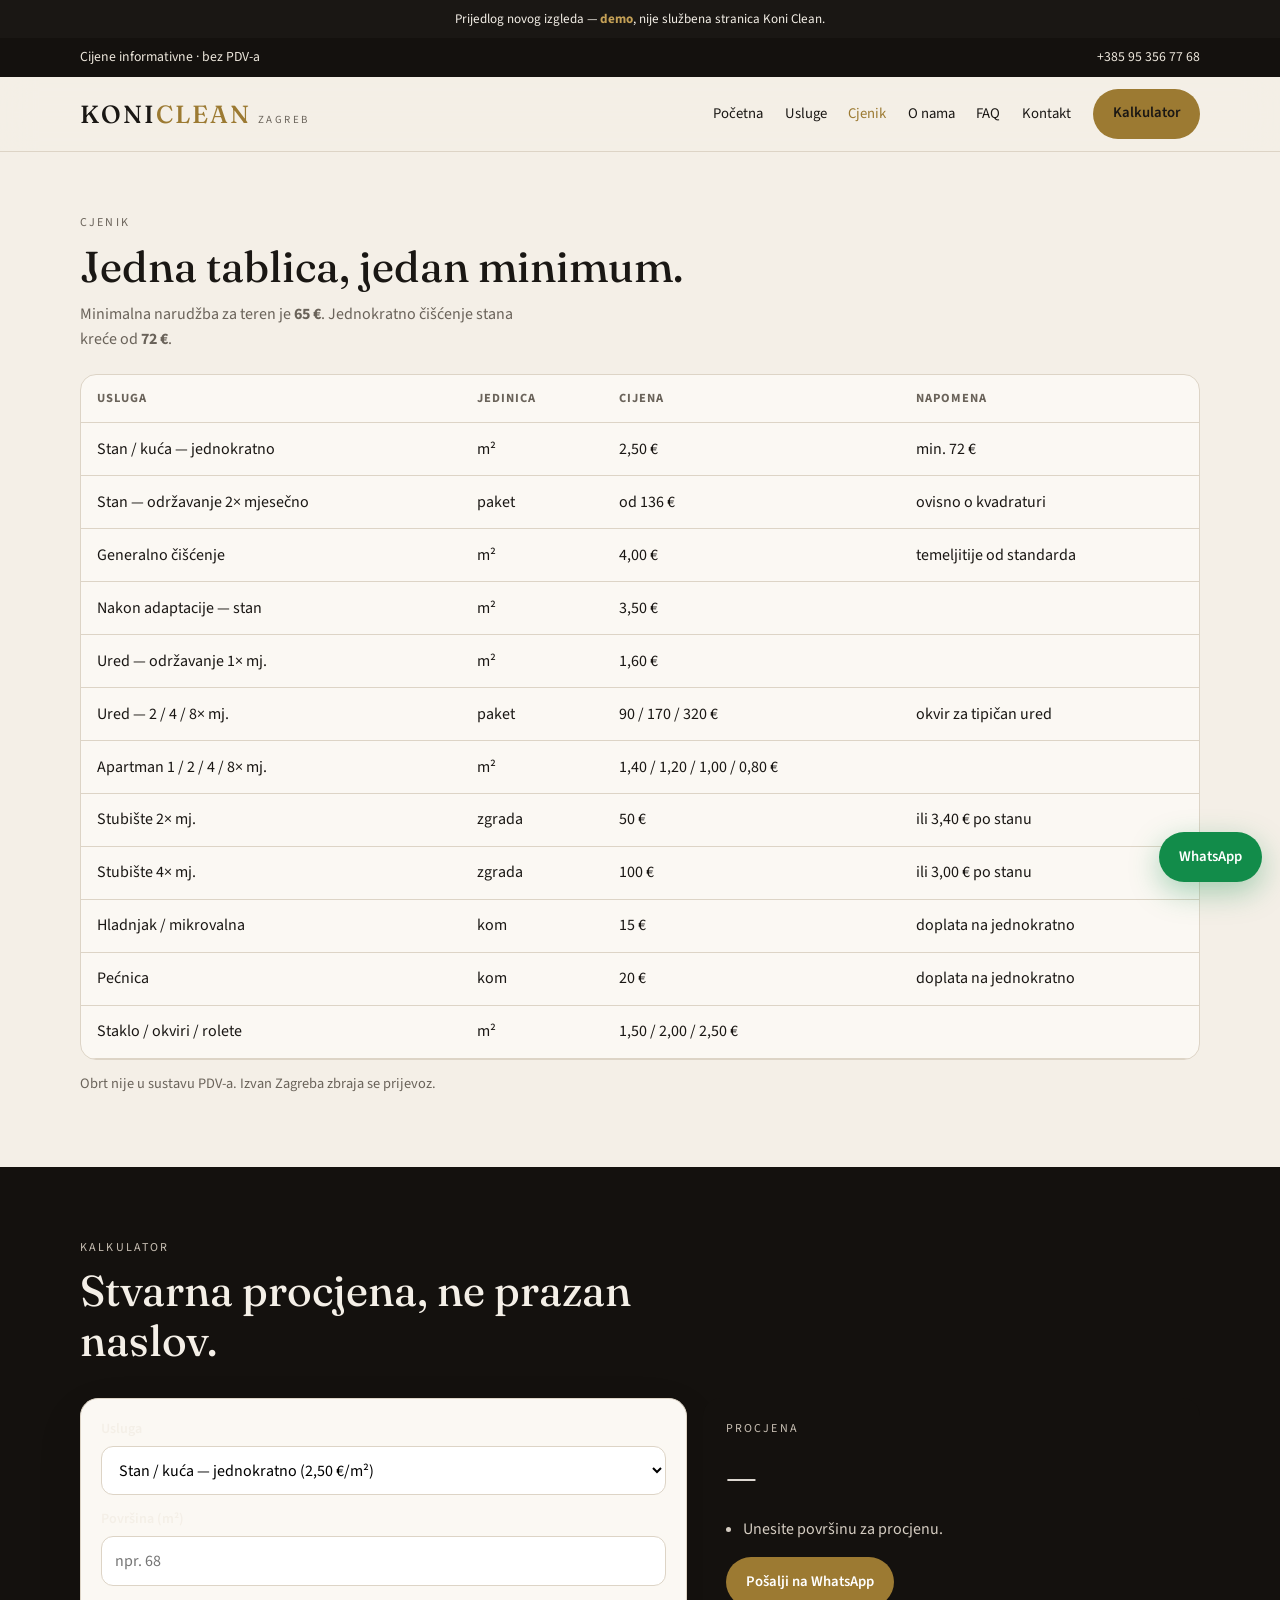
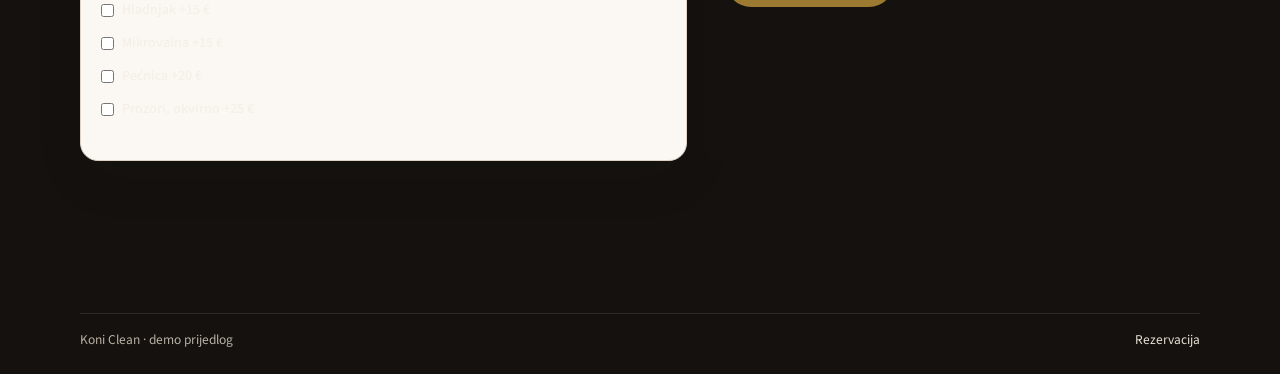
==== cjenik.html @ d0c83271 "Add homepage and pricing page" ====
<!DOCTYPE html>
<html lang="hr">
<head>
  <meta charset="UTF-8" />
  <meta name="viewport" content="width=device-width, initial-scale=1" />
  <title>Cjenik — Koni Clean</title>
  <link rel="preconnect" href="https://fonts.googleapis.com" />
  <link rel="preconnect" href="https://fonts.gstatic.com" crossorigin />
  <link href="https://fonts.googleapis.com/css2?family=Fraunces:opsz,wght@9..144,400;9..144,500&family=Source+Sans+3:wght@400;600;700&display=swap" rel="stylesheet" />
  <link rel="stylesheet" href="css/styles.css" />
</head>
<body>
  <div class="demo-banner">Prijedlog novog izgleda — <strong>demo</strong>, nije službena stranica Koni Clean.</div>
  <div class="topbar"><div class="topbar-inner"><span>Cijene informativne · bez PDV-a</span><a href="tel:+385953567768">+385 95 356 77 68</a></div></div>
  <header class="site-header">
    <div class="nav-inner">
      <a class="logo" href="index.html"><span class="logo-mark">KONI<span>CLEAN</span></span><span class="logo-sub">Zagreb</span></a>
      <button class="nav-toggle" aria-label="Izbornik"><span></span></button>
      <ul class="nav-links">
        <li><a href="index.html">Početna</a></li>
        <li><a href="usluge.html">Usluge</a></li>
        <li><a class="active" href="cjenik.html">Cjenik</a></li>
        <li><a href="o-nama.html">O nama</a></li>
        <li><a href="faq.html">FAQ</a></li>
        <li><a href="kontakt.html">Kontakt</a></li>
        <li><a class="btn btn-gold" href="#kalkulator">Kalkulator</a></li>
      </ul>
    </div>
  </header>
  <section class="page-hero">
    <div class="wrap">
      <p class="kicker">Cjenik</p>
      <h1>Jedna tablica, jedan minimum.</h1>
      <p>Minimalna narudžba za teren je <strong>65 €</strong>. Jednokratno čišćenje stana kreće od <strong>72 €</strong>.</p>
    </div>
  </section>
  <section class="section" style="padding-top:0">
    <div class="wrap">
      <div class="table-wrap">
        <table>
          <thead><tr><th>Usluga</th><th>Jedinica</th><th>Cijena</th><th>Napomena</th></tr></thead>
          <tbody>
            <tr><td>Stan / kuća — jednokratno</td><td>m²</td><td>2,50 €</td><td>min. 72 €</td></tr>
            <tr><td>Stan — održavanje 2× mjesečno</td><td>paket</td><td>od 136 €</td><td>ovisno o kvadraturi</td></tr>
            <tr><td>Generalno čišćenje</td><td>m²</td><td>4,00 €</td><td>temeljitije od standarda</td></tr>
            <tr><td>Nakon adaptacije — stan</td><td>m²</td><td>3,50 €</td><td></td></tr>
            <tr><td>Ured — održavanje 1× mj.</td><td>m²</td><td>1,60 €</td><td></td></tr>
            <tr><td>Ured — 2 / 4 / 8× mj.</td><td>paket</td><td>90 / 170 / 320 €</td><td>okvir za tipičan ured</td></tr>
            <tr><td>Apartman 1 / 2 / 4 / 8× mj.</td><td>m²</td><td>1,40 / 1,20 / 1,00 / 0,80 €</td><td></td></tr>
            <tr><td>Stubište 2× mj.</td><td>zgrada</td><td>50 €</td><td>ili 3,40 € po stanu</td></tr>
            <tr><td>Stubište 4× mj.</td><td>zgrada</td><td>100 €</td><td>ili 3,00 € po stanu</td></tr>
            <tr><td>Hladnjak / mikrovalna</td><td>kom</td><td>15 €</td><td>doplata na jednokratno</td></tr>
            <tr><td>Pećnica</td><td>kom</td><td>20 €</td><td>doplata na jednokratno</td></tr>
            <tr><td>Staklo / okviri / rolete</td><td>m²</td><td>1,50 / 2,00 / 2,50 €</td><td></td></tr>
          </tbody>
        </table>
      </div>
      <p class="note">Obrt nije u sustavu PDV-a. Izvan Zagreba zbraja se prijevoz.</p>
    </div>
  </section>
  <section class="section dark" id="kalkulator">
    <div class="wrap">
      <div class="section-head"><p class="kicker">Kalkulator</p><h2>Stvarna procjena, ne prazan naslov.</h2></div>
      <div class="calc">
        <form class="panel" id="calcForm">
          <label for="serviceType">Usluga</label>
          <select id="serviceType">
            <option value="stambeni">Stan / kuća — jednokratno (2,50 €/m²)</option>
            <option value="generalno">Generalno čišćenje (4,00 €/m²)</option>
            <option value="adaptacija">Nakon adaptacije (3,50 €/m²)</option>
            <option value="poslovni">Poslovni prostor (1,60 €/m²)</option>
            <option value="apartman">Apartman / vila (1,40 €/m²)</option>
          </select>
          <label for="area">Površina (m²)</label>
          <input id="area" type="number" min="15" max="800" placeholder="npr. 68" />
          <div class="checks">
            <label><input type="checkbox" data-extra value="fridge" /> Hladnjak +15 €</label>
            <label><input type="checkbox" data-extra value="microwave" /> Mikrovalna +15 €</label>
            <label><input type="checkbox" data-extra value="oven" /> Pećnica +20 €</label>
            <label><input type="checkbox" data-extra value="windows" /> Prozori, okvirno +25 €</label>
          </div>
        </form>
        <div class="estimate" id="estimateBox">
          <p class="kicker">Procjena</p>
          <div class="big">—</div>
          <ul><li>Unesite površinu za procjenu.</li></ul>
          <button class="btn btn-gold" type="button" id="waQuote">Pošalji na WhatsApp</button>
        </div>
      </div>
    </div>
  </section>
  <footer class="footer"><div class="wrap legal"><span>Koni Clean · demo prijedlog</span><a href="kontakt.html">Rezervacija</a></div></footer>
  <a class="btn btn-whatsapp float-wa" href="https://wa.me/385953567768" target="_blank" rel="noopener">WhatsApp</a>
  <script src="js/app.js"></script>
</body>
</html>
---- css/styles.css ----
:root {
  --bg: #f4efe7;
  --bg-2: #ebe4d8;
  --paper: #fbf8f3;
  --ink: #1a1714;
  --muted: #6a635a;
  --line: #ddd4c6;
  --gold: #9c7a32;
  --gold-2: #c4a056;
  --deep: #14110e;
  --ok: #2f6b4f;
  --err: #9b2c2c;
  --shadow: 0 18px 50px rgba(26, 23, 20, 0.08);
  --radius: 18px;
  --max: 1120px;
}
* { box-sizing: border-box; margin: 0; padding: 0; }
html { scroll-behavior: smooth; }
body { font-family: "Source Sans 3", system-ui, sans-serif; background: var(--bg); color: var(--ink); line-height: 1.55; min-height: 100vh; }
img { max-width: 100%; display: block; }
a { color: inherit; }
button, input, select, textarea { font: inherit; }
.demo-banner { background: #1a1714; color: #f4efe7; font-size: 0.82rem; text-align: center; padding: 0.55rem 1rem; }
.demo-banner strong { color: var(--gold-2); }
.topbar { background: var(--deep); color: #ece6db; font-size: 0.86rem; }
.topbar-inner, .nav-inner, .wrap { width: min(var(--max), calc(100% - 2rem)); margin: 0 auto; }
.topbar-inner { display: flex; justify-content: space-between; gap: 1rem; padding: 0.55rem 0; flex-wrap: wrap; }
.topbar a { color: #ece6db; text-decoration: none; }
.topbar a:hover { color: var(--gold-2); }
.muted { color: var(--muted); }
.site-header { position: sticky; top: 0; z-index: 40; background: rgba(244, 239, 231, 0.92); backdrop-filter: blur(16px); border-bottom: 1px solid var(--line); }
.nav-inner { display: flex; align-items: center; justify-content: space-between; min-height: 74px; gap: 1rem; }
.logo { display: flex; align-items: baseline; gap: 0.45rem; text-decoration: none; font-family: Fraunces, Georgia, serif; }
.logo-mark { font-size: 1.55rem; font-weight: 500; letter-spacing: 0.08em; }
.logo-mark span { color: var(--gold); }
.logo-sub { font-family: "Source Sans 3", sans-serif; font-size: 0.68rem; letter-spacing: 0.22em; text-transform: uppercase; color: var(--muted); }
.nav-links { display: flex; align-items: center; gap: 1.35rem; list-style: none; }
.nav-links a { text-decoration: none; font-size: 0.92rem; color: var(--ink); }
.nav-links a:hover, .nav-links a.active { color: var(--gold); }
.nav-toggle { display: none; border: 1px solid var(--line); background: transparent; width: 42px; height: 42px; border-radius: 10px; cursor: pointer; }
.nav-toggle span, .nav-toggle span:before, .nav-toggle span:after { display: block; width: 16px; height: 1.5px; background: var(--ink); position: relative; margin: 0 auto; }
.nav-toggle span:before, .nav-toggle span:after { content: ""; position: absolute; left: 0; }
.nav-toggle span:before { top: -5px; }
.nav-toggle span:after { top: 5px; }
.btn { display: inline-flex; align-items: center; justify-content: center; gap: 0.45rem; text-decoration: none; border-radius: 999px; padding: 0.78rem 1.2rem; border: 1px solid transparent; cursor: pointer; font-weight: 600; font-size: 0.92rem; }
.btn-gold { background: var(--gold); color: #fff; }
.btn-gold:hover { background: #866628; }
.btn-dark { background: var(--deep); color: #f6f1ea; }
.btn-ghost { background: transparent; border-color: rgba(255,255,255,.35); color: #fff; }
.btn-whatsapp { background: #128c4a; color: #fff; }
.btn-row { display: flex; flex-wrap: wrap; gap: 0.7rem; }
.hero { position: relative; min-height: 82vh; display: grid; place-items: end stretch; color: #fff; overflow: hidden; }
.hero-media { position: absolute; inset: 0; background: linear-gradient(180deg, rgba(20,17,14,.28), rgba(20,17,14,.62)), url("https://images.unsplash.com/photo-1600210492493-94d780ddbc50?auto=format&fit=crop&w=1800&q=80") center/cover no-repeat; }
.hero-content { position: relative; width: min(var(--max), calc(100% - 2rem)); margin: 0 auto 4.5rem; max-width: 720px; }
.eyebrow { letter-spacing: 0.22em; text-transform: uppercase; font-size: 0.74rem; color: var(--gold-2); margin-bottom: 0.8rem; }
.hero h1 { font-family: Fraunces, Georgia, serif; font-weight: 450; font-size: clamp(2.3rem, 6vw, 4.4rem); line-height: 1.08; margin-bottom: 1rem; }
.hero p { font-size: 1.08rem; max-width: 46ch; color: #f0e9de; margin-bottom: 1.4rem; }
.hero-facts { display: flex; gap: 1.4rem; margin-top: 1.8rem; flex-wrap: wrap; }
.hero-facts div { min-width: 120px; }
.hero-facts strong { display: block; font-family: Fraunces, serif; font-size: 1.4rem; }
.hero-facts span { font-size: 0.82rem; color: #d7cfc3; }
.section { padding: 4.5rem 0; }
.section-head { max-width: 640px; margin-bottom: 2rem; }
.section-head h2, .page-hero h1, h2 { font-family: Fraunces, Georgia, serif; font-weight: 450; font-size: clamp(1.8rem, 3.5vw, 2.7rem); line-height: 1.15; }
.kicker { color: var(--gold); letter-spacing: 0.18em; text-transform: uppercase; font-size: 0.75rem; margin-bottom: 0.55rem; }
.grid-4, .grid-3, .grid-2 { display: grid; gap: 1rem; }
.grid-4 { grid-template-columns: repeat(4, 1fr); }
.grid-3 { grid-template-columns: repeat(3, 1fr); }
.grid-2 { grid-template-columns: repeat(2, 1fr); }
.card, .panel { background: var(--paper); border: 1px solid var(--line); border-radius: var(--radius); padding: 1.25rem; box-shadow: var(--shadow); }
.card h3, .panel h3 { font-family: Fraunces, serif; font-weight: 500; font-size: 1.2rem; margin: 0.35rem 0 0.45rem; }
.card p, .panel p { color: var(--muted); }
.card-img { height: 160px; border-radius: 12px; background-size: cover; background-position: center; margin-bottom: 0.9rem; }
.num { font-family: Fraunces, serif; color: var(--gold); font-size: 1.15rem; }
.dark { background: var(--deep); color: #f4efe7; }
.dark .muted, .dark p { color: #c9c0b4; }
.page-hero { padding: 3.2rem 0 1.4rem; }
.page-hero p { color: var(--muted); max-width: 58ch; margin-top: 0.7rem; }
.calc { display: grid; grid-template-columns: 1.1fr 0.9fr; gap: 1rem; }
label { display: block; font-size: 0.88rem; font-weight: 600; margin-bottom: 0.35rem; }
input, select, textarea { width: 100%; border: 1px solid var(--line); background: #fff; border-radius: 12px; padding: 0.72rem 0.8rem; margin-bottom: 0.85rem; }
textarea { min-height: 120px; resize: vertical; }
.checks { display: grid; gap: 0.35rem; margin-bottom: 0.9rem; }
.checks label { font-weight: 500; display: flex; gap: 0.5rem; align-items: center; }
.checks input { width: auto; margin: 0; }
.estimate { background: var(--deep); color: #f6f1ea; border-radius: var(--radius); padding: 1.4rem; }
.estimate .big { font-family: Fraunces, serif; font-size: 2.4rem; margin: 0.4rem 0; }
.estimate ul { margin: 0.6rem 0 1rem 1.1rem; color: #d5cdc2; }
.table-wrap { overflow: auto; border: 1px solid var(--line); border-radius: 16px; background: var(--paper); }
table { width: 100%; border-collapse: collapse; min-width: 640px; }
th, td { text-align: left; padding: 0.85rem 1rem; border-bottom: 1px solid var(--line); }
th { font-size: 0.78rem; letter-spacing: 0.08em; text-transform: uppercase; color: var(--muted); }
.note { font-size: 0.9rem; color: var(--muted); margin-top: 0.8rem; }
.faq details { background: var(--paper); border: 1px solid var(--line); border-radius: 14px; padding: 0.95rem 1.05rem; margin-bottom: 0.6rem; }
.faq summary { cursor: pointer; font-weight: 600; }
.faq p { margin-top: 0.55rem; color: var(--muted); }
.contact-grid { display: grid; grid-template-columns: 0.9fr 1.1fr; gap: 1rem; }
.form-ok, .form-err { display: none; border-radius: 12px; padding: 0.8rem 0.95rem; margin-bottom: 0.8rem; }
.form-ok { background: #e5f3eb; color: var(--ok); }
.form-err { background: #f8e8e8; color: var(--err); }
.footer { background: var(--deep); color: #e8e0d4; padding: 3rem 0 1.4rem; }
.footer a { color: #e8e0d4; text-decoration: none; }
.footer a:hover { color: var(--gold-2); }
.footer-grid { display: grid; grid-template-columns: 1.4fr 1fr 1fr; gap: 1.5rem; }
.footer h3 { font-family: Fraunces, serif; margin-bottom: 0.6rem; }
.footer ul { list-style: none; }
.footer li { margin: 0.3rem 0; }
.legal { margin-top: 2rem; padding-top: 1rem; border-top: 1px solid #2d2923; color: #b8b0a4; font-size: 0.84rem; display: flex; justify-content: space-between; gap: 1rem; flex-wrap: wrap; }
.float-wa { position: fixed; right: 18px; bottom: 18px; z-index: 50; box-shadow: 0 10px 30px rgba(18,140,74,.35); }
@media (max-width: 900px) {
  .grid-4, .grid-3, .calc, .contact-grid, .footer-grid { grid-template-columns: 1fr; }
  .grid-2 { grid-template-columns: 1fr; }
  .nav-toggle { display: inline-flex; align-items: center; }
  .nav-links { display: none; position: absolute; top: 74px; left: 0; right: 0; background: var(--bg); border-bottom: 1px solid var(--line); padding: 1rem 1.2rem 1.2rem; flex-direction: column; align-items: flex-start; }
  .nav-links.open { display: flex; }
}
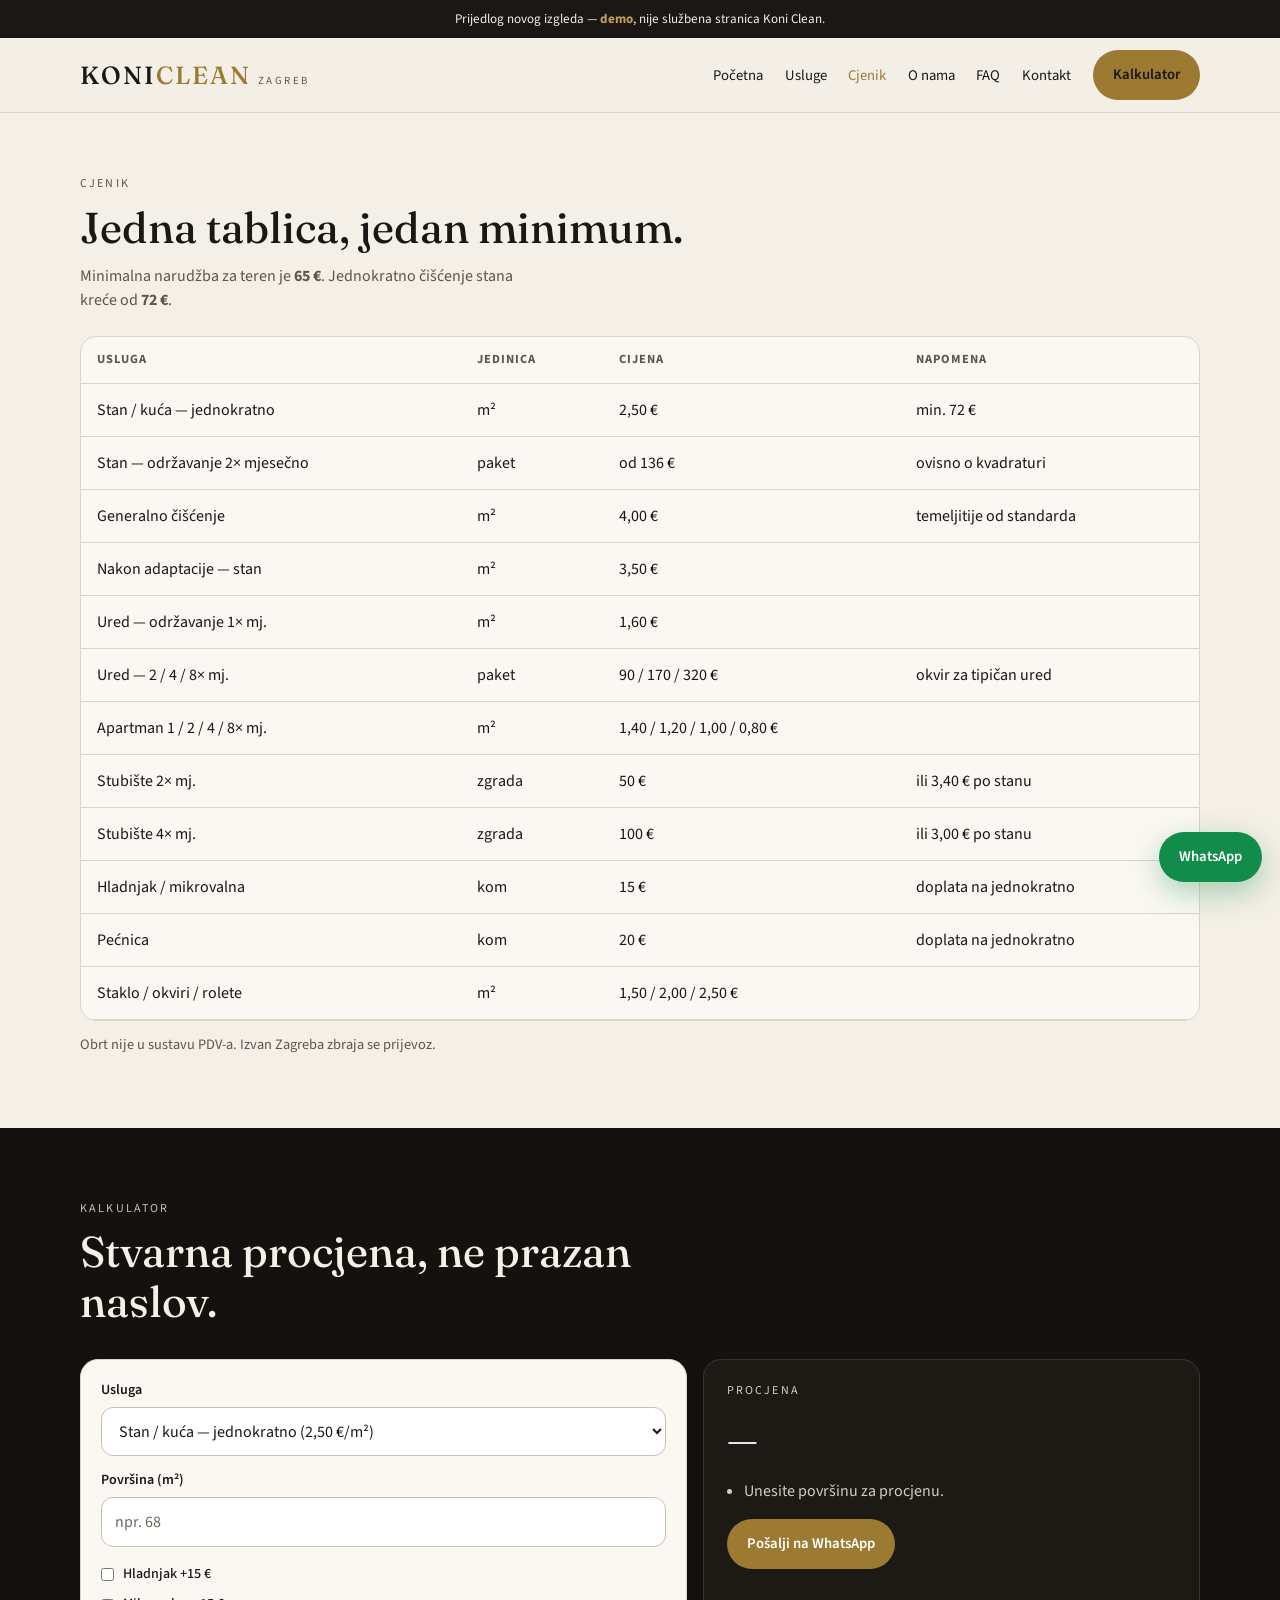
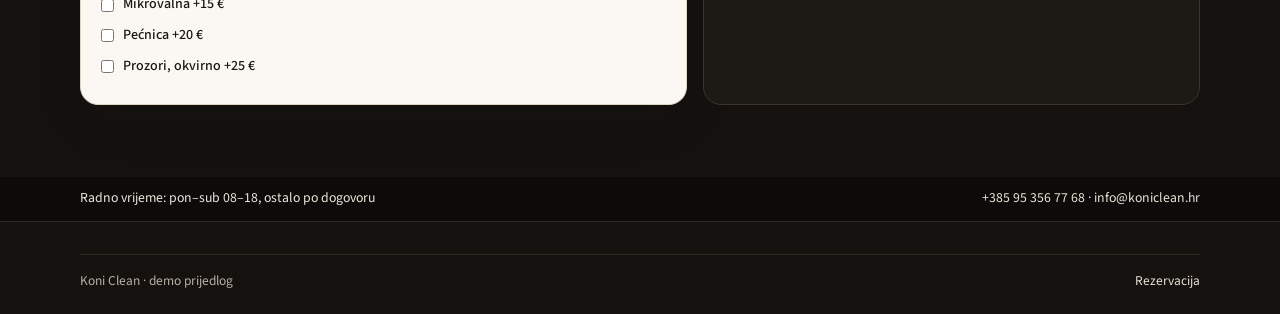
==== commit 69806bc4: "Move working hours and contact bar from header to footer" ====
--- a/cjenik.html
+++ b/cjenik.html
@@ -11,7 +11,6 @@
 </head>
 <body>
   <div class="demo-banner">Prijedlog novog izgleda — <strong>demo</strong>, nije službena stranica Koni Clean.</div>
-  <div class="topbar"><div class="topbar-inner"><span>Cijene informativne · bez PDV-a</span><a href="tel:+385953567768">+385 95 356 77 68</a></div></div>
   <header class="site-header">
     <div class="nav-inner">
       <a class="logo" href="index.html"><span class="logo-mark">KONI<span>CLEAN</span></span><span class="logo-sub">Zagreb</span></a>
@@ -89,7 +88,15 @@
       </div>
     </div>
   </section>
-  <footer class="footer"><div class="wrap legal"><span>Koni Clean · demo prijedlog</span><a href="kontakt.html">Rezervacija</a></div></footer>
+  <footer class="footer">
+    <div class="footer-bar">
+      <div class="topbar-inner">
+        <span>Radno vrijeme: pon–sub 08–18, ostalo po dogovoru</span>
+        <span><a href="tel:+385953567768">+385 95 356 77 68</a> · <a href="mailto:info@koniclean.hr">info@koniclean.hr</a></span>
+      </div>
+    </div>
+    <div class="wrap legal"><span>Koni Clean · demo prijedlog</span><a href="kontakt.html">Rezervacija</a></div>
+  </footer>
   <a class="btn btn-whatsapp float-wa" href="https://wa.me/385953567768" target="_blank" rel="noopener">WhatsApp</a>
   <script src="js/app.js"></script>
 </body>
--- a/css/styles.css
+++ b/css/styles.css
@@ -3,7 +3,7 @@
   --bg-2: #ebe4d8;
   --paper: #fbf8f3;
   --ink: #1a1714;
-  --muted: #6a635a;
+  --muted: #5c564e;
   --line: #ddd4c6;
   --gold: #9c7a32;
   --gold-2: #c4a056;
@@ -16,101 +16,359 @@
 }
 * { box-sizing: border-box; margin: 0; padding: 0; }
 html { scroll-behavior: smooth; }
-body { font-family: "Source Sans 3", system-ui, sans-serif; background: var(--bg); color: var(--ink); line-height: 1.55; min-height: 100vh; }
+body {
+  font-family: "Source Sans 3", system-ui, sans-serif;
+  background: var(--bg);
+  color: var(--ink);
+  line-height: 1.55;
+  min-height: 100vh;
+}
 img { max-width: 100%; display: block; }
 a { color: inherit; }
-button, input, select, textarea { font: inherit; }
-.demo-banner { background: #1a1714; color: #f4efe7; font-size: 0.82rem; text-align: center; padding: 0.55rem 1rem; }
+button, input, select, textarea { font: inherit; color: inherit; }
+
+.demo-banner {
+  background: #1a1714;
+  color: #f4efe7;
+  font-size: 0.82rem;
+  text-align: center;
+  padding: 0.55rem 1rem;
+}
 .demo-banner strong { color: var(--gold-2); }
-.topbar { background: var(--deep); color: #ece6db; font-size: 0.86rem; }
-.topbar-inner, .nav-inner, .wrap { width: min(var(--max), calc(100% - 2rem)); margin: 0 auto; }
-.topbar-inner { display: flex; justify-content: space-between; gap: 1rem; padding: 0.55rem 0; flex-wrap: wrap; }
-.topbar a { color: #ece6db; text-decoration: none; }
-.topbar a:hover { color: var(--gold-2); }
+
+.topbar-inner, .nav-inner, .wrap {
+  width: min(var(--max), calc(100% - 2rem));
+  margin: 0 auto;
+}
+.topbar-inner {
+  display: flex;
+  justify-content: space-between;
+  gap: 1rem;
+  padding: 0.7rem 0;
+  flex-wrap: wrap;
+}
 .muted { color: var(--muted); }
-.site-header { position: sticky; top: 0; z-index: 40; background: rgba(244, 239, 231, 0.92); backdrop-filter: blur(16px); border-bottom: 1px solid var(--line); }
-.nav-inner { display: flex; align-items: center; justify-content: space-between; min-height: 74px; gap: 1rem; }
-.logo { display: flex; align-items: baseline; gap: 0.45rem; text-decoration: none; font-family: Fraunces, Georgia, serif; }
+
+.site-header {
+  position: sticky;
+  top: 0;
+  z-index: 40;
+  background: rgba(244, 239, 231, 0.96);
+  backdrop-filter: blur(16px);
+  border-bottom: 1px solid var(--line);
+}
+.nav-inner {
+  display: flex;
+  align-items: center;
+  justify-content: space-between;
+  min-height: 74px;
+  gap: 1rem;
+}
+.logo {
+  display: flex;
+  align-items: baseline;
+  gap: 0.45rem;
+  text-decoration: none;
+  font-family: Fraunces, Georgia, serif;
+  color: var(--ink);
+}
 .logo-mark { font-size: 1.55rem; font-weight: 500; letter-spacing: 0.08em; }
 .logo-mark span { color: var(--gold); }
-.logo-sub { font-family: "Source Sans 3", sans-serif; font-size: 0.68rem; letter-spacing: 0.22em; text-transform: uppercase; color: var(--muted); }
+.logo-sub {
+  font-family: "Source Sans 3", sans-serif;
+  font-size: 0.68rem;
+  letter-spacing: 0.22em;
+  text-transform: uppercase;
+  color: var(--muted);
+}
 .nav-links { display: flex; align-items: center; gap: 1.35rem; list-style: none; }
 .nav-links a { text-decoration: none; font-size: 0.92rem; color: var(--ink); }
 .nav-links a:hover, .nav-links a.active { color: var(--gold); }
-.nav-toggle { display: none; border: 1px solid var(--line); background: transparent; width: 42px; height: 42px; border-radius: 10px; cursor: pointer; }
-.nav-toggle span, .nav-toggle span:before, .nav-toggle span:after { display: block; width: 16px; height: 1.5px; background: var(--ink); position: relative; margin: 0 auto; }
-.nav-toggle span:before, .nav-toggle span:after { content: ""; position: absolute; left: 0; }
+.nav-toggle {
+  display: none;
+  border: 1px solid var(--line);
+  background: transparent;
+  width: 42px;
+  height: 42px;
+  border-radius: 10px;
+  cursor: pointer;
+}
+.nav-toggle span,
+.nav-toggle span:before,
+.nav-toggle span:after {
+  display: block;
+  width: 16px;
+  height: 1.5px;
+  background: var(--ink);
+  position: relative;
+  margin: 0 auto;
+}
+.nav-toggle span:before,
+.nav-toggle span:after { content: ""; position: absolute; left: 0; }
 .nav-toggle span:before { top: -5px; }
 .nav-toggle span:after { top: 5px; }
-.btn { display: inline-flex; align-items: center; justify-content: center; gap: 0.45rem; text-decoration: none; border-radius: 999px; padding: 0.78rem 1.2rem; border: 1px solid transparent; cursor: pointer; font-weight: 600; font-size: 0.92rem; }
+
+.btn {
+  display: inline-flex;
+  align-items: center;
+  justify-content: center;
+  gap: 0.45rem;
+  text-decoration: none;
+  border-radius: 999px;
+  padding: 0.78rem 1.2rem;
+  border: 1px solid transparent;
+  cursor: pointer;
+  font-weight: 600;
+  font-size: 0.92rem;
+}
 .btn-gold { background: var(--gold); color: #fff; }
 .btn-gold:hover { background: #866628; }
 .btn-dark { background: var(--deep); color: #f6f1ea; }
 .btn-ghost { background: transparent; border-color: rgba(255,255,255,.35); color: #fff; }
 .btn-whatsapp { background: #128c4a; color: #fff; }
 .btn-row { display: flex; flex-wrap: wrap; gap: 0.7rem; }
-.hero { position: relative; min-height: 82vh; display: grid; place-items: end stretch; color: #fff; overflow: hidden; }
-.hero-media { position: absolute; inset: 0; background: linear-gradient(180deg, rgba(20,17,14,.28), rgba(20,17,14,.62)), url("https://images.unsplash.com/photo-1600210492493-94d780ddbc50?auto=format&fit=crop&w=1800&q=80") center/cover no-repeat; }
-.hero-content { position: relative; width: min(var(--max), calc(100% - 2rem)); margin: 0 auto 4.5rem; max-width: 720px; }
-.eyebrow { letter-spacing: 0.22em; text-transform: uppercase; font-size: 0.74rem; color: var(--gold-2); margin-bottom: 0.8rem; }
-.hero h1 { font-family: Fraunces, Georgia, serif; font-weight: 450; font-size: clamp(2.3rem, 6vw, 4.4rem); line-height: 1.08; margin-bottom: 1rem; }
+
+.hero {
+  position: relative;
+  min-height: 82vh;
+  display: grid;
+  place-items: end stretch;
+  color: #fff;
+  overflow: hidden;
+}
+.hero-media {
+  position: absolute;
+  inset: 0;
+  background:
+    linear-gradient(180deg, rgba(20,17,14,.28), rgba(20,17,14,.62)),
+    url("https://images.unsplash.com/photo-1600210492493-94d780ddbc50?auto=format&fit=crop&w=1800&q=80") center/cover no-repeat;
+}
+.hero-content {
+  position: relative;
+  width: min(var(--max), calc(100% - 2rem));
+  margin: 0 auto 4.5rem;
+  max-width: 720px;
+}
+.eyebrow {
+  letter-spacing: 0.22em;
+  text-transform: uppercase;
+  font-size: 0.74rem;
+  color: var(--gold-2);
+  margin-bottom: 0.8rem;
+}
+.hero h1 {
+  font-family: Fraunces, Georgia, serif;
+  font-weight: 450;
+  font-size: clamp(2.3rem, 6vw, 4.4rem);
+  line-height: 1.08;
+  margin-bottom: 1rem;
+}
 .hero p { font-size: 1.08rem; max-width: 46ch; color: #f0e9de; margin-bottom: 1.4rem; }
 .hero-facts { display: flex; gap: 1.4rem; margin-top: 1.8rem; flex-wrap: wrap; }
 .hero-facts div { min-width: 120px; }
-.hero-facts strong { display: block; font-family: Fraunces, serif; font-size: 1.4rem; }
+.hero-facts strong { display: block; font-family: Fraunces, serif; font-size: 1.4rem; color: #fff; }
 .hero-facts span { font-size: 0.82rem; color: #d7cfc3; }
+
 .section { padding: 4.5rem 0; }
 .section-head { max-width: 640px; margin-bottom: 2rem; }
-.section-head h2, .page-hero h1, h2 { font-family: Fraunces, Georgia, serif; font-weight: 450; font-size: clamp(1.8rem, 3.5vw, 2.7rem); line-height: 1.15; }
-.kicker { color: var(--gold); letter-spacing: 0.18em; text-transform: uppercase; font-size: 0.75rem; margin-bottom: 0.55rem; }
+.section-head h2, .page-hero h1, h2 {
+  font-family: Fraunces, Georgia, serif;
+  font-weight: 450;
+  font-size: clamp(1.8rem, 3.5vw, 2.7rem);
+  line-height: 1.15;
+}
+.kicker {
+  color: var(--gold);
+  letter-spacing: 0.18em;
+  text-transform: uppercase;
+  font-size: 0.75rem;
+  margin-bottom: 0.55rem;
+}
+
 .grid-4, .grid-3, .grid-2 { display: grid; gap: 1rem; }
 .grid-4 { grid-template-columns: repeat(4, 1fr); }
 .grid-3 { grid-template-columns: repeat(3, 1fr); }
 .grid-2 { grid-template-columns: repeat(2, 1fr); }
-.card, .panel { background: var(--paper); border: 1px solid var(--line); border-radius: var(--radius); padding: 1.25rem; box-shadow: var(--shadow); }
-.card h3, .panel h3 { font-family: Fraunces, serif; font-weight: 500; font-size: 1.2rem; margin: 0.35rem 0 0.45rem; }
+
+.card, .panel {
+  background: var(--paper);
+  color: var(--ink);
+  border: 1px solid var(--line);
+  border-radius: var(--radius);
+  padding: 1.25rem;
+  box-shadow: var(--shadow);
+}
+.card h3, .panel h3 {
+  font-family: Fraunces, serif;
+  font-weight: 500;
+  font-size: 1.2rem;
+  margin: 0.35rem 0 0.45rem;
+  color: var(--ink);
+}
 .card p, .panel p { color: var(--muted); }
-.card-img { height: 160px; border-radius: 12px; background-size: cover; background-position: center; margin-bottom: 0.9rem; }
+.card-img {
+  height: 160px;
+  border-radius: 12px;
+  background-size: cover;
+  background-position: center;
+  margin-bottom: 0.9rem;
+}
 .num { font-family: Fraunces, serif; color: var(--gold); font-size: 1.15rem; }
+
 .dark { background: var(--deep); color: #f4efe7; }
-.dark .muted, .dark p { color: #c9c0b4; }
+.dark .section-head h2,
+.dark h2 { color: #f4efe7; }
+.dark .muted,
+.dark > .wrap > .section-head p { color: #c9c0b4; }
+
+.dark .panel,
+.dark .card {
+  background: #fbf8f3;
+  color: var(--ink);
+}
+.dark .panel h3,
+.dark .card h3 { color: var(--ink); }
+.dark .panel p,
+.dark .card p,
+.dark .panel .muted { color: var(--muted); }
+.dark .panel label,
+.dark .card label { color: var(--ink); }
+
 .page-hero { padding: 3.2rem 0 1.4rem; }
 .page-hero p { color: var(--muted); max-width: 58ch; margin-top: 0.7rem; }
+
 .calc { display: grid; grid-template-columns: 1.1fr 0.9fr; gap: 1rem; }
-label { display: block; font-size: 0.88rem; font-weight: 600; margin-bottom: 0.35rem; }
-input, select, textarea { width: 100%; border: 1px solid var(--line); background: #fff; border-radius: 12px; padding: 0.72rem 0.8rem; margin-bottom: 0.85rem; }
+
+label {
+  display: block;
+  font-size: 0.88rem;
+  font-weight: 600;
+  margin-bottom: 0.35rem;
+  color: var(--ink);
+}
+input, select, textarea {
+  width: 100%;
+  border: 1px solid #c9c0b4;
+  background: #fff;
+  color: var(--ink);
+  border-radius: 12px;
+  padding: 0.72rem 0.8rem;
+  margin-bottom: 0.85rem;
+}
+input::placeholder,
+textarea::placeholder { color: #6f675e; opacity: 1; }
 textarea { min-height: 120px; resize: vertical; }
-.checks { display: grid; gap: 0.35rem; margin-bottom: 0.9rem; }
-.checks label { font-weight: 500; display: flex; gap: 0.5rem; align-items: center; }
-.checks input { width: auto; margin: 0; }
-.estimate { background: var(--deep); color: #f6f1ea; border-radius: var(--radius); padding: 1.4rem; }
-.estimate .big { font-family: Fraunces, serif; font-size: 2.4rem; margin: 0.4rem 0; }
+
+.checks { display: grid; gap: 0.55rem; margin: 0.2rem 0 0.4rem; }
+.checks label {
+  font-weight: 500;
+  display: flex;
+  gap: 0.55rem;
+  align-items: center;
+  color: var(--ink);
+  margin: 0;
+}
+.checks input { width: auto; margin: 0; accent-color: var(--gold); }
+
+.estimate {
+  background: #1d1a16;
+  color: #f6f1ea;
+  border: 1px solid #3a342c;
+  border-radius: var(--radius);
+  padding: 1.4rem;
+}
+.estimate .kicker { color: var(--gold-2); }
+.estimate .big {
+  font-family: Fraunces, serif;
+  font-size: 2.4rem;
+  margin: 0.4rem 0;
+  color: #fff;
+}
 .estimate ul { margin: 0.6rem 0 1rem 1.1rem; color: #d5cdc2; }
+.estimate li { color: #d5cdc2; }
+.dark .estimate p,
+.dark .estimate li { color: #d5cdc2; }
+
 .table-wrap { overflow: auto; border: 1px solid var(--line); border-radius: 16px; background: var(--paper); }
-table { width: 100%; border-collapse: collapse; min-width: 640px; }
-th, td { text-align: left; padding: 0.85rem 1rem; border-bottom: 1px solid var(--line); }
+table { width: 100%; border-collapse: collapse; min-width: 640px; color: var(--ink); }
+th, td { text-align: left; padding: 0.85rem 1rem; border-bottom: 1px solid var(--line); color: var(--ink); }
 th { font-size: 0.78rem; letter-spacing: 0.08em; text-transform: uppercase; color: var(--muted); }
 .note { font-size: 0.9rem; color: var(--muted); margin-top: 0.8rem; }
-.faq details { background: var(--paper); border: 1px solid var(--line); border-radius: 14px; padding: 0.95rem 1.05rem; margin-bottom: 0.6rem; }
-.faq summary { cursor: pointer; font-weight: 600; }
+
+.faq details {
+  background: var(--paper);
+  color: var(--ink);
+  border: 1px solid var(--line);
+  border-radius: 14px;
+  padding: 0.95rem 1.05rem;
+  margin-bottom: 0.6rem;
+}
+.faq summary { cursor: pointer; font-weight: 600; color: var(--ink); }
 .faq p { margin-top: 0.55rem; color: var(--muted); }
+
 .contact-grid { display: grid; grid-template-columns: 0.9fr 1.1fr; gap: 1rem; }
-.form-ok, .form-err { display: none; border-radius: 12px; padding: 0.8rem 0.95rem; margin-bottom: 0.8rem; }
+.form-ok, .form-err {
+  display: none;
+  border-radius: 12px;
+  padding: 0.8rem 0.95rem;
+  margin-bottom: 0.8rem;
+}
 .form-ok { background: #e5f3eb; color: var(--ok); }
 .form-err { background: #f8e8e8; color: var(--err); }
-.footer { background: var(--deep); color: #e8e0d4; padding: 3rem 0 1.4rem; }
+
+.footer { background: var(--deep); color: #e8e0d4; padding: 0 0 1.4rem; }
+.footer-bar {
+  background: #0d0b09;
+  color: #ece6db;
+  font-size: 0.86rem;
+  border-bottom: 1px solid #2d2923;
+}
+.footer-bar a { color: #ece6db; text-decoration: none; }
+.footer-bar a:hover { color: var(--gold-2); }
 .footer a { color: #e8e0d4; text-decoration: none; }
 .footer a:hover { color: var(--gold-2); }
-.footer-grid { display: grid; grid-template-columns: 1.4fr 1fr 1fr; gap: 1.5rem; }
-.footer h3 { font-family: Fraunces, serif; margin-bottom: 0.6rem; }
+.footer-grid { display: grid; grid-template-columns: 1.4fr 1fr 1fr; gap: 1.5rem; padding-top: 2.4rem; }
+.footer h3 { font-family: Fraunces, serif; margin-bottom: 0.6rem; color: #f4efe7; }
+.footer p, .footer li { color: #d5cdc2; }
 .footer ul { list-style: none; }
 .footer li { margin: 0.3rem 0; }
-.legal { margin-top: 2rem; padding-top: 1rem; border-top: 1px solid #2d2923; color: #b8b0a4; font-size: 0.84rem; display: flex; justify-content: space-between; gap: 1rem; flex-wrap: wrap; }
-.float-wa { position: fixed; right: 18px; bottom: 18px; z-index: 50; box-shadow: 0 10px 30px rgba(18,140,74,.35); }
+.legal {
+  margin-top: 2rem;
+  padding-top: 1rem;
+  border-top: 1px solid #2d2923;
+  color: #b8b0a4;
+  font-size: 0.84rem;
+  display: flex;
+  justify-content: space-between;
+  gap: 1rem;
+  flex-wrap: wrap;
+}
+
+.float-wa {
+  position: fixed;
+  right: 18px;
+  bottom: 18px;
+  z-index: 50;
+  box-shadow: 0 10px 30px rgba(18,140,74,.35);
+}
+
 @media (max-width: 900px) {
-  .grid-4, .grid-3, .calc, .contact-grid, .footer-grid { grid-template-columns: 1fr; }
-  .grid-2 { grid-template-columns: 1fr; }
+  .grid-4, .grid-3, .calc, .contact-grid, .footer-grid, .grid-2 { grid-template-columns: 1fr; }
   .nav-toggle { display: inline-flex; align-items: center; }
-  .nav-links { display: none; position: absolute; top: 74px; left: 0; right: 0; background: var(--bg); border-bottom: 1px solid var(--line); padding: 1rem 1.2rem 1.2rem; flex-direction: column; align-items: flex-start; }
+  .nav-links {
+    display: none;
+    position: absolute;
+    top: 74px;
+    left: 0;
+    right: 0;
+    background: var(--bg);
+    border-bottom: 1px solid var(--line);
+    padding: 1rem 1.2rem 1.2rem;
+    flex-direction: column;
+    align-items: flex-start;
+  }
   .nav-links.open { display: flex; }
-}
+  .estimate .btn { width: 100%; }
+  .section.dark { padding-bottom: 6rem; }
+  .float-wa { bottom: 16px; right: 16px; }
+}
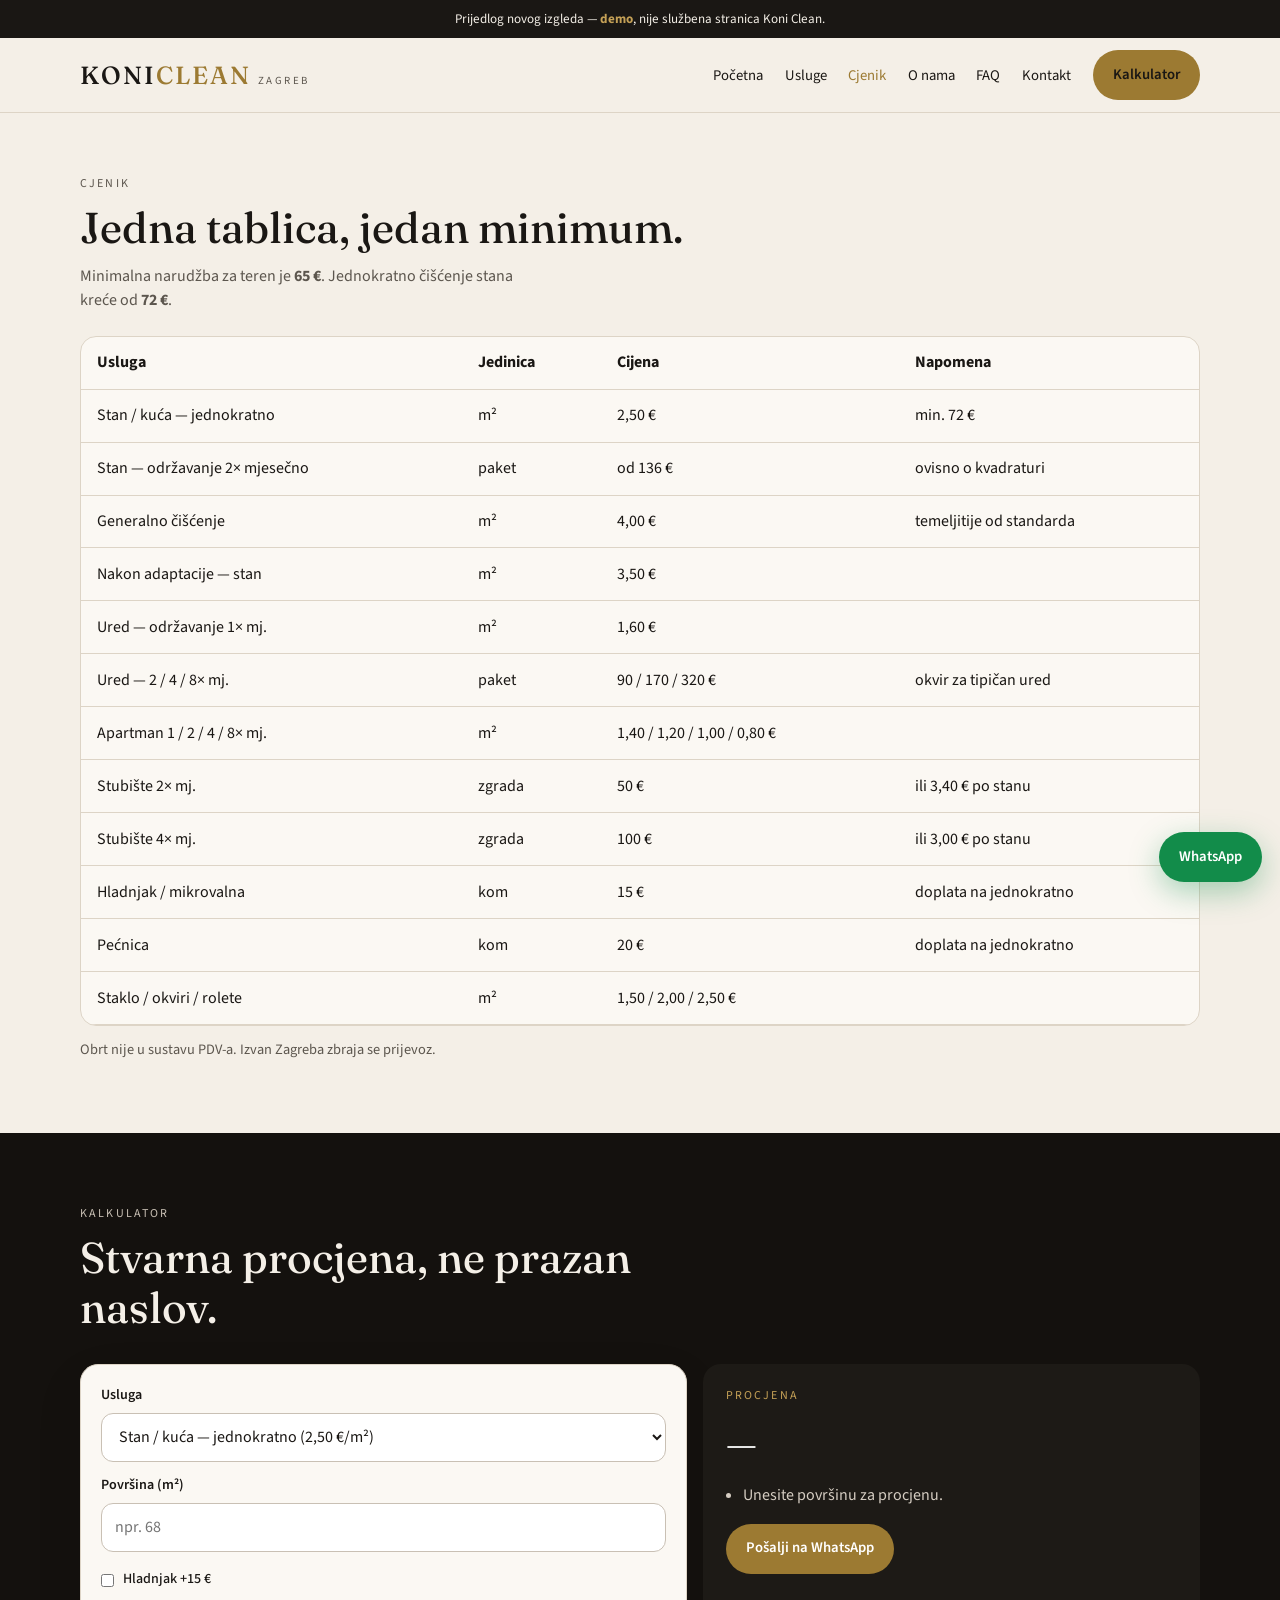
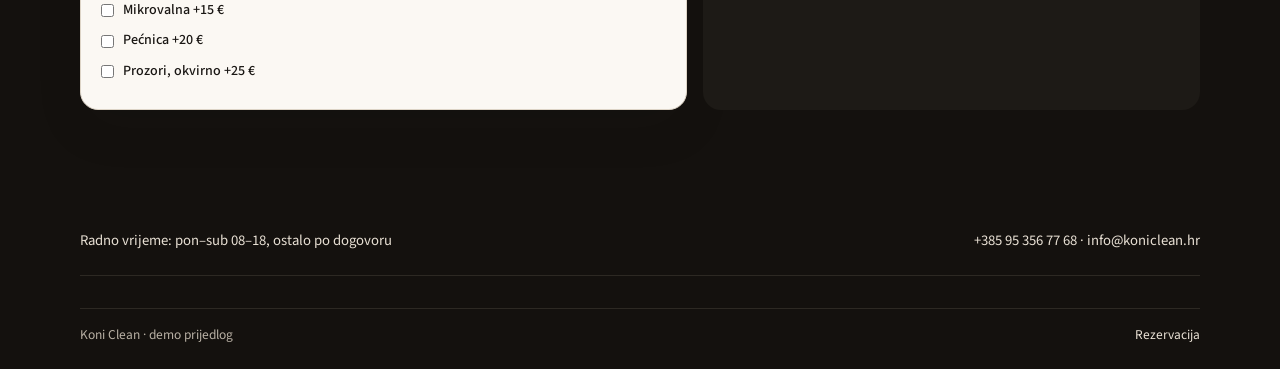
==== commit 68cb26e8: "Restore full inner pages for Vercel" ====
--- a/cjenik.html
+++ b/cjenik.html
@@ -7,7 +7,7 @@
   <link rel="preconnect" href="https://fonts.googleapis.com" />
   <link rel="preconnect" href="https://fonts.gstatic.com" crossorigin />
   <link href="https://fonts.googleapis.com/css2?family=Fraunces:opsz,wght@9..144,400;9..144,500&family=Source+Sans+3:wght@400;600;700&display=swap" rel="stylesheet" />
-  <link rel="stylesheet" href="css/styles.css" />
+  <link rel="stylesheet" href="css/styles.css?v=5" />
 </head>
 <body>
   <div class="demo-banner">Prijedlog novog izgleda — <strong>demo</strong>, nije službena stranica Koni Clean.</div>
@@ -89,15 +89,13 @@
     </div>
   </section>
   <footer class="footer">
-    <div class="footer-bar">
-      <div class="topbar-inner">
-        <span>Radno vrijeme: pon–sub 08–18, ostalo po dogovoru</span>
-        <span><a href="tel:+385953567768">+385 95 356 77 68</a> · <a href="mailto:info@koniclean.hr">info@koniclean.hr</a></span>
-      </div>
+    <div class="wrap footer-bar">
+      <span>Radno vrijeme: pon–sub 08–18, ostalo po dogovoru</span>
+      <span><a href="tel:+385953567768">+385 95 356 77 68</a> · <a href="mailto:info@koniclean.hr">info@koniclean.hr</a></span>
     </div>
     <div class="wrap legal"><span>Koni Clean · demo prijedlog</span><a href="kontakt.html">Rezervacija</a></div>
   </footer>
   <a class="btn btn-whatsapp float-wa" href="https://wa.me/385953567768" target="_blank" rel="noopener">WhatsApp</a>
-  <script src="js/app.js"></script>
+  <script src="js/app.js?v=5"></script>
 </body>
 </html>
--- a/css/styles.css
+++ b/css/styles.css
@@ -1,6 +1,5 @@
 :root {
   --bg: #f4efe7;
-  --bg-2: #ebe4d8;
   --paper: #fbf8f3;
   --ink: #1a1714;
   --muted: #5c564e;
@@ -16,359 +15,113 @@
 }
 * { box-sizing: border-box; margin: 0; padding: 0; }
 html { scroll-behavior: smooth; }
-body {
-  font-family: "Source Sans 3", system-ui, sans-serif;
-  background: var(--bg);
-  color: var(--ink);
-  line-height: 1.55;
-  min-height: 100vh;
-}
+body { font-family: "Source Sans 3", system-ui, sans-serif; background: var(--bg); color: var(--ink); line-height: 1.55; min-height: 100vh; }
 img { max-width: 100%; display: block; }
 a { color: inherit; }
 button, input, select, textarea { font: inherit; color: inherit; }
-
-.demo-banner {
-  background: #1a1714;
-  color: #f4efe7;
-  font-size: 0.82rem;
-  text-align: center;
-  padding: 0.55rem 1rem;
-}
+.demo-banner { background: #1a1714; color: #f4efe7; font-size: 0.82rem; text-align: center; padding: 0.55rem 1rem; }
 .demo-banner strong { color: var(--gold-2); }
-
-.topbar-inner, .nav-inner, .wrap {
-  width: min(var(--max), calc(100% - 2rem));
-  margin: 0 auto;
-}
-.topbar-inner {
-  display: flex;
-  justify-content: space-between;
-  gap: 1rem;
-  padding: 0.7rem 0;
-  flex-wrap: wrap;
-}
 .muted { color: var(--muted); }
-
-.site-header {
-  position: sticky;
-  top: 0;
-  z-index: 40;
-  background: rgba(244, 239, 231, 0.96);
-  backdrop-filter: blur(16px);
-  border-bottom: 1px solid var(--line);
-}
-.nav-inner {
-  display: flex;
-  align-items: center;
-  justify-content: space-between;
-  min-height: 74px;
-  gap: 1rem;
-}
-.logo {
-  display: flex;
-  align-items: baseline;
-  gap: 0.45rem;
-  text-decoration: none;
-  font-family: Fraunces, Georgia, serif;
-  color: var(--ink);
-}
+.site-header { position: sticky; top: 0; z-index: 60; background: rgba(244, 239, 231, 0.98); backdrop-filter: blur(16px); border-bottom: 1px solid var(--line); }
+.nav-inner, .wrap { width: min(var(--max), calc(100% - 2rem)); margin: 0 auto; }
+.nav-inner { position: relative; display: flex; align-items: center; justify-content: space-between; min-height: 74px; gap: 1rem; }
+.logo { display: flex; align-items: baseline; gap: 0.45rem; text-decoration: none; font-family: Fraunces, Georgia, serif; color: var(--ink); z-index: 70; }
 .logo-mark { font-size: 1.55rem; font-weight: 500; letter-spacing: 0.08em; }
 .logo-mark span { color: var(--gold); }
-.logo-sub {
-  font-family: "Source Sans 3", sans-serif;
-  font-size: 0.68rem;
-  letter-spacing: 0.22em;
-  text-transform: uppercase;
-  color: var(--muted);
-}
+.logo-sub { font-family: "Source Sans 3", sans-serif; font-size: 0.68rem; letter-spacing: 0.22em; text-transform: uppercase; color: var(--muted); }
 .nav-links { display: flex; align-items: center; gap: 1.35rem; list-style: none; }
 .nav-links a { text-decoration: none; font-size: 0.92rem; color: var(--ink); }
 .nav-links a:hover, .nav-links a.active { color: var(--gold); }
-.nav-toggle {
-  display: none;
-  border: 1px solid var(--line);
-  background: transparent;
-  width: 42px;
-  height: 42px;
-  border-radius: 10px;
-  cursor: pointer;
-}
-.nav-toggle span,
-.nav-toggle span:before,
-.nav-toggle span:after {
-  display: block;
-  width: 16px;
-  height: 1.5px;
-  background: var(--ink);
-  position: relative;
-  margin: 0 auto;
-}
-.nav-toggle span:before,
-.nav-toggle span:after { content: ""; position: absolute; left: 0; }
+.nav-toggle { display: none; border: 1px solid var(--line); background: #fbf8f3; width: 42px; height: 42px; border-radius: 10px; cursor: pointer; z-index: 70; }
+.nav-toggle span, .nav-toggle span:before, .nav-toggle span:after { display: block; width: 16px; height: 1.5px; background: var(--ink); position: relative; margin: 0 auto; }
+.nav-toggle span:before, .nav-toggle span:after { content: ""; position: absolute; left: 0; }
 .nav-toggle span:before { top: -5px; }
 .nav-toggle span:after { top: 5px; }
-
-.btn {
-  display: inline-flex;
-  align-items: center;
-  justify-content: center;
-  gap: 0.45rem;
-  text-decoration: none;
-  border-radius: 999px;
-  padding: 0.78rem 1.2rem;
-  border: 1px solid transparent;
-  cursor: pointer;
-  font-weight: 600;
-  font-size: 0.92rem;
-}
+.btn { display: inline-flex; align-items: center; justify-content: center; gap: 0.45rem; text-decoration: none; border-radius: 999px; padding: 0.78rem 1.2rem; border: 1px solid transparent; cursor: pointer; font-weight: 600; font-size: 0.92rem; }
 .btn-gold { background: var(--gold); color: #fff; }
-.btn-gold:hover { background: #866628; }
 .btn-dark { background: var(--deep); color: #f6f1ea; }
 .btn-ghost { background: transparent; border-color: rgba(255,255,255,.35); color: #fff; }
 .btn-whatsapp { background: #128c4a; color: #fff; }
 .btn-row { display: flex; flex-wrap: wrap; gap: 0.7rem; }
-
-.hero {
-  position: relative;
-  min-height: 82vh;
-  display: grid;
-  place-items: end stretch;
-  color: #fff;
-  overflow: hidden;
-}
-.hero-media {
-  position: absolute;
-  inset: 0;
-  background:
-    linear-gradient(180deg, rgba(20,17,14,.28), rgba(20,17,14,.62)),
-    url("https://images.unsplash.com/photo-1600210492493-94d780ddbc50?auto=format&fit=crop&w=1800&q=80") center/cover no-repeat;
-}
-.hero-content {
-  position: relative;
-  width: min(var(--max), calc(100% - 2rem));
-  margin: 0 auto 4.5rem;
-  max-width: 720px;
-}
-.eyebrow {
-  letter-spacing: 0.22em;
-  text-transform: uppercase;
-  font-size: 0.74rem;
-  color: var(--gold-2);
-  margin-bottom: 0.8rem;
-}
-.hero h1 {
-  font-family: Fraunces, Georgia, serif;
-  font-weight: 450;
-  font-size: clamp(2.3rem, 6vw, 4.4rem);
-  line-height: 1.08;
-  margin-bottom: 1rem;
-}
+.hero { position: relative; min-height: 82vh; display: grid; place-items: end stretch; color: #fff; overflow: hidden; }
+.hero-media { position: absolute; inset: 0; background: linear-gradient(180deg, rgba(20,17,14,.28), rgba(20,17,14,.62)), url("https://images.unsplash.com/photo-1600210492493-94d780ddbc50?auto=format&fit=crop&w=1800&q=80") center/cover no-repeat; }
+.hero-content { position: relative; width: min(var(--max), calc(100% - 2rem)); margin: 0 auto 4.5rem; max-width: 720px; }
+.eyebrow { letter-spacing: 0.22em; text-transform: uppercase; font-size: 0.74rem; color: var(--gold-2); margin-bottom: 0.8rem; }
+.hero h1 { font-family: Fraunces, Georgia, serif; font-weight: 450; font-size: clamp(2.3rem, 6vw, 4.4rem); line-height: 1.08; margin-bottom: 1rem; }
 .hero p { font-size: 1.08rem; max-width: 46ch; color: #f0e9de; margin-bottom: 1.4rem; }
 .hero-facts { display: flex; gap: 1.4rem; margin-top: 1.8rem; flex-wrap: wrap; }
-.hero-facts div { min-width: 120px; }
 .hero-facts strong { display: block; font-family: Fraunces, serif; font-size: 1.4rem; color: #fff; }
 .hero-facts span { font-size: 0.82rem; color: #d7cfc3; }
-
 .section { padding: 4.5rem 0; }
 .section-head { max-width: 640px; margin-bottom: 2rem; }
-.section-head h2, .page-hero h1, h2 {
-  font-family: Fraunces, Georgia, serif;
-  font-weight: 450;
-  font-size: clamp(1.8rem, 3.5vw, 2.7rem);
-  line-height: 1.15;
-}
-.kicker {
-  color: var(--gold);
-  letter-spacing: 0.18em;
-  text-transform: uppercase;
-  font-size: 0.75rem;
-  margin-bottom: 0.55rem;
-}
-
+.section-head h2, .page-hero h1, h2 { font-family: Fraunces, Georgia, serif; font-weight: 450; font-size: clamp(1.8rem, 3.5vw, 2.7rem); line-height: 1.15; }
+.kicker { color: var(--gold); letter-spacing: 0.18em; text-transform: uppercase; font-size: 0.75rem; margin-bottom: 0.55rem; }
 .grid-4, .grid-3, .grid-2 { display: grid; gap: 1rem; }
 .grid-4 { grid-template-columns: repeat(4, 1fr); }
 .grid-3 { grid-template-columns: repeat(3, 1fr); }
 .grid-2 { grid-template-columns: repeat(2, 1fr); }
-
-.card, .panel {
-  background: var(--paper);
-  color: var(--ink);
-  border: 1px solid var(--line);
-  border-radius: var(--radius);
-  padding: 1.25rem;
-  box-shadow: var(--shadow);
-}
-.card h3, .panel h3 {
-  font-family: Fraunces, serif;
-  font-weight: 500;
-  font-size: 1.2rem;
-  margin: 0.35rem 0 0.45rem;
-  color: var(--ink);
-}
+.card, .panel { background: var(--paper); color: var(--ink); border: 1px solid var(--line); border-radius: var(--radius); padding: 1.25rem; box-shadow: var(--shadow); }
+.card h3, .panel h3 { font-family: Fraunces, serif; font-weight: 500; font-size: 1.2rem; margin: 0.35rem 0 0.45rem; color: var(--ink); }
 .card p, .panel p { color: var(--muted); }
-.card-img {
-  height: 160px;
-  border-radius: 12px;
-  background-size: cover;
-  background-position: center;
-  margin-bottom: 0.9rem;
-}
+.card-img { height: 160px; border-radius: 12px; background-size: cover; background-position: center; margin-bottom: 0.9rem; }
 .num { font-family: Fraunces, serif; color: var(--gold); font-size: 1.15rem; }
-
 .dark { background: var(--deep); color: #f4efe7; }
-.dark .section-head h2,
-.dark h2 { color: #f4efe7; }
-.dark .muted,
-.dark > .wrap > .section-head p { color: #c9c0b4; }
-
-.dark .panel,
-.dark .card {
-  background: #fbf8f3;
-  color: var(--ink);
-}
-.dark .panel h3,
-.dark .card h3 { color: var(--ink); }
-.dark .panel p,
-.dark .card p,
-.dark .panel .muted { color: var(--muted); }
-.dark .panel label,
-.dark .card label { color: var(--ink); }
-
+.dark .section-head h2, .dark h2 { color: #f4efe7; }
+.dark .muted, .dark > .wrap > .section-head p { color: #c9c0b4; }
+.dark .panel, .dark .card { background: #fbf8f3; color: var(--ink); }
+.dark .panel h3, .dark .card h3 { color: var(--ink); }
+.dark .panel p, .dark .card p { color: var(--muted); }
+.dark .panel label, .dark .card label { color: var(--ink); }
 .page-hero { padding: 3.2rem 0 1.4rem; }
 .page-hero p { color: var(--muted); max-width: 58ch; margin-top: 0.7rem; }
-
 .calc { display: grid; grid-template-columns: 1.1fr 0.9fr; gap: 1rem; }
-
-label {
-  display: block;
-  font-size: 0.88rem;
-  font-weight: 600;
-  margin-bottom: 0.35rem;
-  color: var(--ink);
-}
-input, select, textarea {
-  width: 100%;
-  border: 1px solid #c9c0b4;
-  background: #fff;
-  color: var(--ink);
-  border-radius: 12px;
-  padding: 0.72rem 0.8rem;
-  margin-bottom: 0.85rem;
-}
-input::placeholder,
-textarea::placeholder { color: #6f675e; opacity: 1; }
-textarea { min-height: 120px; resize: vertical; }
-
+label { display: block; font-size: 0.88rem; font-weight: 600; margin-bottom: 0.35rem; color: var(--ink); }
+input, select, textarea { width: 100%; border: 1px solid #c9c0b4; background: #fff; color: var(--ink); border-radius: 12px; padding: 0.72rem 0.8rem; margin-bottom: 0.85rem; }
 .checks { display: grid; gap: 0.55rem; margin: 0.2rem 0 0.4rem; }
-.checks label {
-  font-weight: 500;
-  display: flex;
-  gap: 0.55rem;
-  align-items: center;
-  color: var(--ink);
-  margin: 0;
-}
+.checks label { font-weight: 500; display: flex; gap: 0.55rem; align-items: center; color: var(--ink); margin: 0; }
 .checks input { width: auto; margin: 0; accent-color: var(--gold); }
-
-.estimate {
-  background: #1d1a16;
-  color: #f6f1ea;
-  border: 1px solid #3a342c;
-  border-radius: var(--radius);
-  padding: 1.4rem;
-}
+.estimate { background: #1d1a16; color: #f6f1ea; border-radius: var(--radius); padding: 1.4rem; }
 .estimate .kicker { color: var(--gold-2); }
-.estimate .big {
-  font-family: Fraunces, serif;
-  font-size: 2.4rem;
-  margin: 0.4rem 0;
-  color: #fff;
-}
+.estimate .big { font-family: Fraunces, serif; font-size: 2.4rem; margin: 0.4rem 0; color: #fff; }
 .estimate ul { margin: 0.6rem 0 1rem 1.1rem; color: #d5cdc2; }
-.estimate li { color: #d5cdc2; }
-.dark .estimate p,
-.dark .estimate li { color: #d5cdc2; }
-
 .table-wrap { overflow: auto; border: 1px solid var(--line); border-radius: 16px; background: var(--paper); }
 table { width: 100%; border-collapse: collapse; min-width: 640px; color: var(--ink); }
 th, td { text-align: left; padding: 0.85rem 1rem; border-bottom: 1px solid var(--line); color: var(--ink); }
-th { font-size: 0.78rem; letter-spacing: 0.08em; text-transform: uppercase; color: var(--muted); }
 .note { font-size: 0.9rem; color: var(--muted); margin-top: 0.8rem; }
-
-.faq details {
-  background: var(--paper);
-  color: var(--ink);
-  border: 1px solid var(--line);
-  border-radius: 14px;
-  padding: 0.95rem 1.05rem;
-  margin-bottom: 0.6rem;
-}
+.faq details { background: var(--paper); color: var(--ink); border: 1px solid var(--line); border-radius: 14px; padding: 0.95rem 1.05rem; margin-bottom: 0.6rem; }
 .faq summary { cursor: pointer; font-weight: 600; color: var(--ink); }
-.faq p { margin-top: 0.55rem; color: var(--muted); }
-
 .contact-grid { display: grid; grid-template-columns: 0.9fr 1.1fr; gap: 1rem; }
-.form-ok, .form-err {
-  display: none;
-  border-radius: 12px;
-  padding: 0.8rem 0.95rem;
-  margin-bottom: 0.8rem;
-}
+.form-ok, .form-err { display: none; border-radius: 12px; padding: 0.8rem 0.95rem; margin-bottom: 0.8rem; }
 .form-ok { background: #e5f3eb; color: var(--ok); }
 .form-err { background: #f8e8e8; color: var(--err); }
-
-.footer { background: var(--deep); color: #e8e0d4; padding: 0 0 1.4rem; }
-.footer-bar {
-  background: #0d0b09;
-  color: #ece6db;
-  font-size: 0.86rem;
-  border-bottom: 1px solid #2d2923;
-}
-.footer-bar a { color: #ece6db; text-decoration: none; }
-.footer-bar a:hover { color: var(--gold-2); }
+.footer { background: var(--deep); color: #e8e0d4; padding: 3rem 0 1.4rem; }
 .footer a { color: #e8e0d4; text-decoration: none; }
-.footer a:hover { color: var(--gold-2); }
-.footer-grid { display: grid; grid-template-columns: 1.4fr 1fr 1fr; gap: 1.5rem; padding-top: 2.4rem; }
+.footer-grid { display: grid; grid-template-columns: 1.4fr 1fr 1fr; gap: 1.5rem; }
 .footer h3 { font-family: Fraunces, serif; margin-bottom: 0.6rem; color: #f4efe7; }
-.footer p, .footer li { color: #d5cdc2; }
 .footer ul { list-style: none; }
-.footer li { margin: 0.3rem 0; }
-.legal {
-  margin-top: 2rem;
-  padding-top: 1rem;
-  border-top: 1px solid #2d2923;
-  color: #b8b0a4;
-  font-size: 0.84rem;
-  display: flex;
-  justify-content: space-between;
-  gap: 1rem;
-  flex-wrap: wrap;
-}
-
-.float-wa {
-  position: fixed;
-  right: 18px;
-  bottom: 18px;
-  z-index: 50;
-  box-shadow: 0 10px 30px rgba(18,140,74,.35);
-}
-
+.legal { margin-top: 2rem; padding-top: 1rem; border-top: 1px solid #2d2923; color: #b8b0a4; font-size: 0.84rem; display: flex; justify-content: space-between; gap: 1rem; flex-wrap: wrap; }
+.footer-bar { display: flex; justify-content: space-between; gap: 1rem; flex-wrap: wrap; padding-bottom: 1.4rem; margin-bottom: 1.6rem; border-bottom: 1px solid #2d2923; font-size: 0.92rem; color: #e8e0d4; }
+.float-wa { position: fixed; right: 18px; bottom: 18px; z-index: 40; box-shadow: 0 10px 30px rgba(18,140,74,.35); }
 @media (max-width: 900px) {
   .grid-4, .grid-3, .calc, .contact-grid, .footer-grid, .grid-2 { grid-template-columns: 1fr; }
-  .nav-toggle { display: inline-flex; align-items: center; }
-  .nav-links {
-    display: none;
-    position: absolute;
-    top: 74px;
-    left: 0;
-    right: 0;
-    background: var(--bg);
+  .nav-toggle { display: inline-flex; align-items: center; justify-content: center; margin-left: auto; }
+  .nav-links { display: none !important; }
+  .nav-links.open {
+    display: flex !important;
+    position: fixed;
+    top: 0; left: 0; right: 0; width: 100%;
+    padding: 7.2rem 1.25rem 1.5rem;
+    flex-direction: column;
+    align-items: stretch;
+    gap: 0;
+    background: #f4efe7;
     border-bottom: 1px solid var(--line);
-    padding: 1rem 1.2rem 1.2rem;
-    flex-direction: column;
-    align-items: flex-start;
+    box-shadow: 0 16px 40px rgba(20,17,14,.12);
+    z-index: 55;
   }
-  .nav-links.open { display: flex; }
+  .nav-links li { width: 100%; }
+  .nav-links a { display: block; width: 100%; padding: 0.9rem 0; border-bottom: 1px solid var(--line); }
+  .nav-links .btn { width: 100%; margin-top: 0.9rem; border-bottom: 0; }
   .estimate .btn { width: 100%; }
   .section.dark { padding-bottom: 6rem; }
-  .float-wa { bottom: 16px; right: 16px; }
 }
